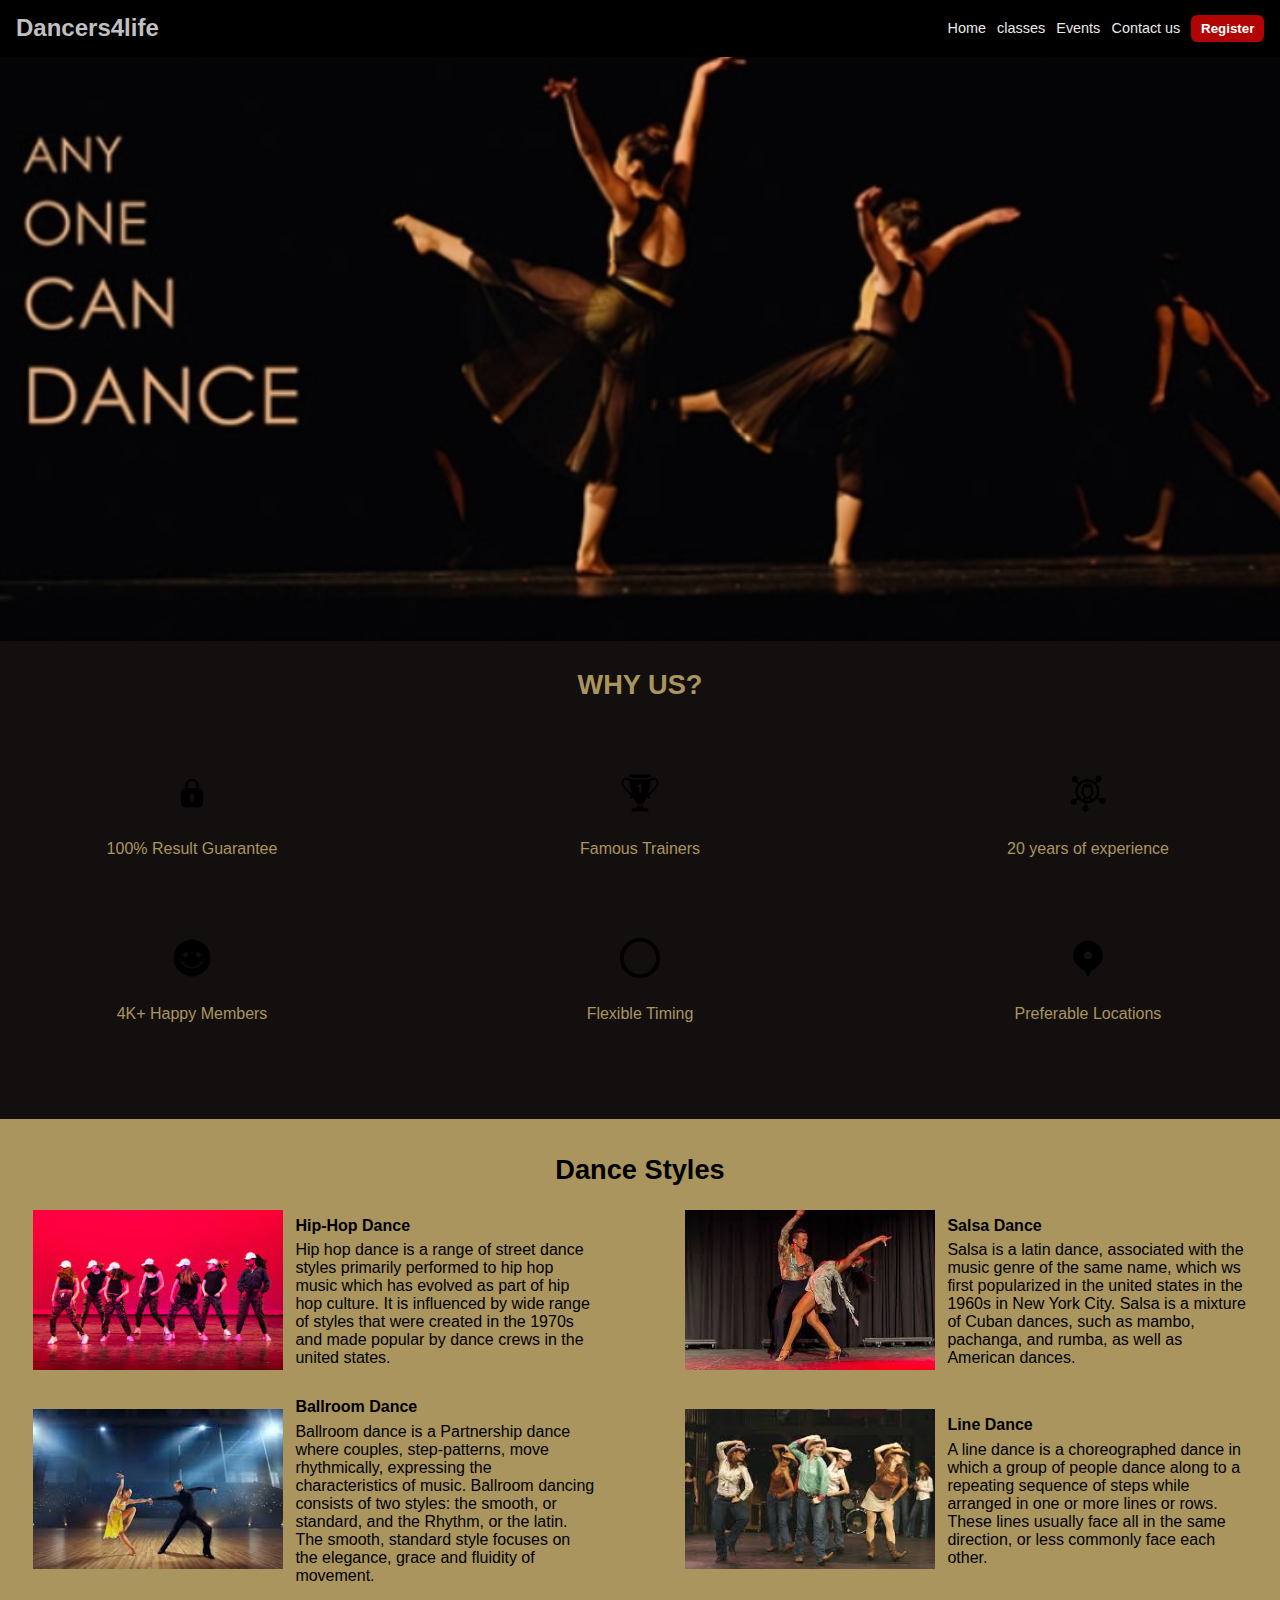
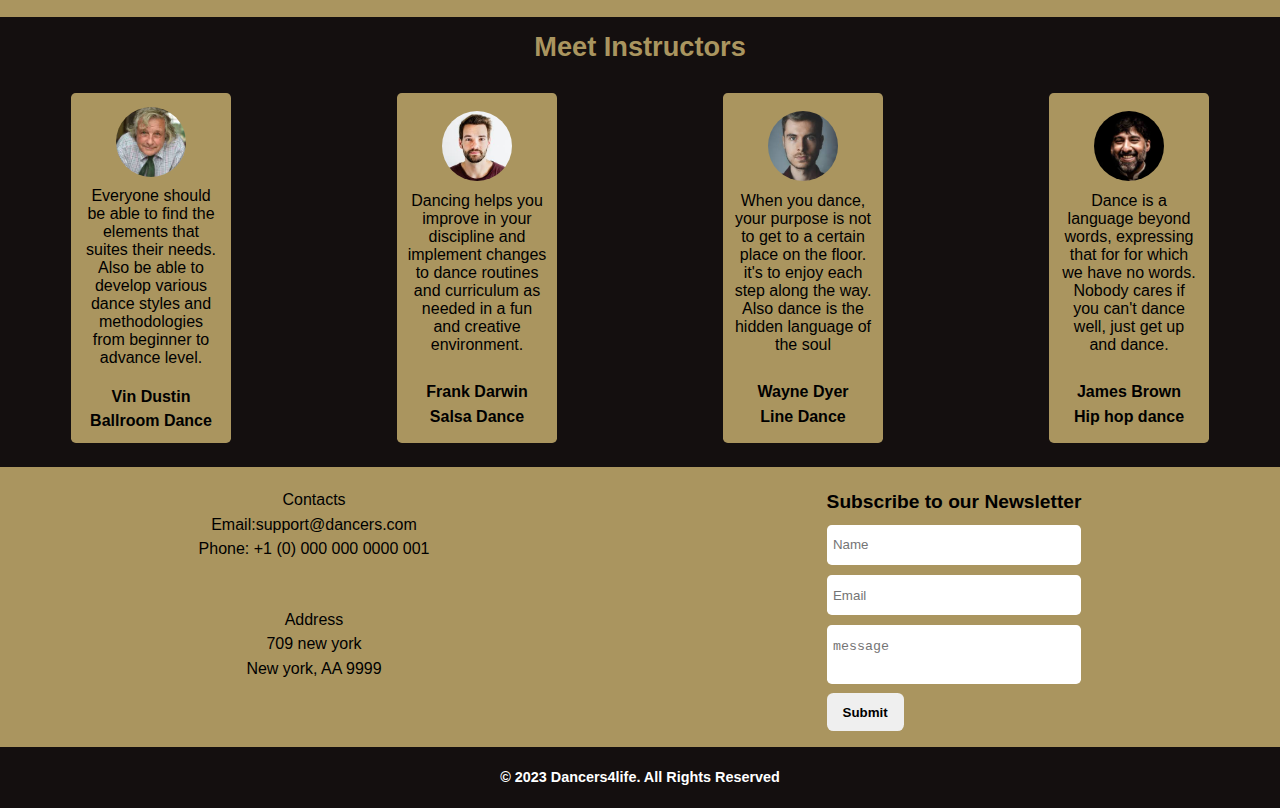
==== index.html @ f2b9a4f1 "izz" ====
<!DOCTYPE html>
<html lang="en">
<head>
    <meta charset="UTF-8">
    <meta http-equiv="X-UA-Compatible" content="IE=edge">
    <meta name="viewport" content="width=device-width, initial-scale=1.0">
    <link rel="stylesheet" href="css/index.css">
    <title>Dancers4Life</title>
</head>
<body>

    <!-- Desktop header -->
    <header>
        <div class="left">
            <h2>Dancers4life</h2>
        </div>
        <div class="links">
            <a href="#">Home</a>
            <a href="./pages/classs.html">classes</a>
            <a href="./pages/Events.html">Events</a>
            <a href="#contact">Contact us</a>
            <a href="./pages/register.html"> <button>Register</button></a>
        </div>
    </header>


    <!-- mobile header -->
    <div class="header">
        <div class="head">
            <h2>Dancers4life</h2>
        </div>
        <div class="menu-con">
            <img src="imgs/newm (2).png" alt=""  class="menu">
        </div>
    </div>

    <div class="sidebar">
        <div class="top">
            <div class="close">&times;</div>
        </div>
        <div class="content">
            <div class="links">
                <a href="#">Home</a>
                <a href="./pages/classs.html">classes</a>
                <a href="#">Events</a>
                <a href="#contact">Contact us</a>
                <a href="./pages/register.html">
                    <button>Register</button>
                </a>
            </div>
        </div>
    </div>
  


    <div class="section-one">

        <div class="hero">
            <img src="imgs/hero-cover.png" alt="">
        </div>

        <div class="why">
            <div class="top">
                <p>WHY US?</p>
            </div>     
            <div class="bottom">

                <div class="flex">
                    <img src="imgs/lock.png" alt="">
                    <p>100% Result Guarantee</p>
                </div>

                <div class="flex">
                    <img src="imgs/trophy.png" alt="">
                    <p>Famous Trainers</p>
                </div>

                <div class="flex">
                    <img src="imgs/experience.png" alt="">
                    <p>20 years of experience</p>
                </div>

                <div class="flex">
                    <img src="imgs/smile.png" alt="">
                    <p>4K+ Happy Members</p>
                </div>

                <div class="flex">
                    <img src="imgs/circle.svg" alt="">
                    <p>Flexible Timing</p>
                </div>

                <div class="flex">
                    <img src="imgs/location.png" alt="">
                    <p>Preferable Locations</p>
                </div>

            </div> 
        </div>
    </div>

    <div class="section-two">

        <div class="style-wrap">

            <div class="title">
                <p>Dance Styles</p>
            </div>

            <div class="list">

                <div class="box">
                    <div class="left">
                        <img src="imgs/hip hop.jpeg" alt="">
                    </div>

                    <div class="right">
                        <p class="title">Hip-Hop Dance</p>
                        <div class="desc">
                           Hip hop dance is a range of street dance styles primarily performed to
                           hip hop music which has evolved as part of hip hop culture. It is influenced
                           by wide range of styles that were created in the 1970s and made popular by dance
                           crews in the united states.

                        </div>
                    </div>
                </div>

                <div class="box">
                    <div class="left">
                        <img src="imgs/salsa (1).jpeg" alt="">
                    </div>
                    <div class="right">
                        <p class="title">Salsa Dance</p>
                        <div class="desc">
                            Salsa is a latin dance, associated with the music genre of the same name,
                            which ws first popularized in the united states in the 1960s in New York City.
                            Salsa is a mixture of Cuban dances, such as mambo, pachanga, and rumba, as well
                            as American dances.

                        </div>
                    </div>
                </div>

                <div class="box">
                    <div class="left">
                        <img src="imgs/ballroom.jpeg" alt="">
                    </div>
                    <div class="right">
                        <p class="title">Ballroom Dance</p>
                    <div class="desc">
                        Ballroom dance is a Partnership dance where couples, step-patterns, move rhythmically,
                        expressing the characteristics of music. Ballroom dancing consists of two styles:
                        the smooth, or standard, and the Rhythm, or the latin. The smooth, standard style focuses
                        on the elegance, grace and fluidity of movement.
                    </div>
                    </div>
                    
                </div>

                <div class="box">
                    <div class="left"> 
                        <img src="imgs/line.jpeg" alt="">  
                    </div>

                    <div class="right">
                        <p class="title">Line Dance</p>
                        <div class="desc">
                            A line dance is a choreographed dance in which a group of people dance along to a 
                            repeating sequence of steps while arranged in one or more lines or rows. These lines
                            usually face all in the same direction, or less commonly face each other.
                        </div>
                    </div>
                </div>

            </div>
        </div>

        <div class="instructor-wrap">
            <div class="title">Meet Instructors</div>
            <div class="list">

                <div class="card">
                    <div class="first">
                        <div class="avatar">
                            <img src="imgs/int1.jpg" alt="">
                        </div>
                        <div class="desc">
                            Everyone should be able to find the elements that suites their 
                            needs. Also be able to develop various dance styles and methodologies 
                            from beginner to  advance level.
                         </div>
                    </div>

                    <div class="second">
                        <div class="name">Vin Dustin</div>
                    <div class="class">Ballroom Dance</div>
                    </div>
                </div>

                <div class="card">
                    <div class="first">
                        <div class="avatar">
                            <img src="imgs/int2 (2).jpeg" alt="">
                        </div>
                        <div class="desc">
                           Dancing helps you improve in your discipline and 
                           implement changes to  dance routines and curriculum as needed
                           in a fun and creative environment.
                         </div>
                    </div>

                    <div class="second">
                        <div class="name">Frank Darwin</div>
                    <div class="class">Salsa Dance</div>
                    </div>
                </div>

                <div class="card">
                    <div class="first">
                        <div class="avatar">
                            <img src="imgs/int2.jpeg" alt="">
                        </div>
                        <div class="desc">
                           When you dance, your purpose is not to get to a certain place on the floor.
                           it's to enjoy each step along the way. Also dance is the hidden language of the
                           soul
                         </div>
                    </div>

                    <div class="second">
                        <div class="name">Wayne Dyer</div>
                    <div class="class">Line Dance</div>
                    </div>
                </div>

                <div class="card">
                    <div class="first">
                        <div class="avatar">
                            <img src="imgs/int3.jpg" alt="">
                        </div>
                        <div class="desc">
                            Dance is a language beyond words, expressing that for for which
                            we have no words. Nobody cares if you can't dance well, just get up and dance.
                        
                         </div>
                    </div>

                    <div class="second">
                        <div class="name">James Brown</div>
                    <div class="class">Hip hop dance</div>
                    </div>
                </div>

            </div>
        </div>

    </div>

    <footer>
        <div class="contact-wrap">
            <div class="left">

                <div class="first">
                <p id="contact">Contacts</p>
                <p>Email:support@dancers.com</p>
                <p>Phone: +1 (0) 000 000 0000 001</p>
                </div>

                <div class="second">
                    <p>Address</p>
                    <p>709 new york</p>
                    <p>New york, AA 9999</p>

                </div>

            </div>
            <div class="right">
                <div class="title">Subscribe to our Newsletter</div>
                <div class="form">
                    <input type="text" placeholder="Name">
                    <input type="text" placeholder="Email">
                    <textarea placeholder="message"></textarea>
                    <div class="btn">
                        <button>Submit</button>
                    </div>
                </div>
            </div>
        </div>
        <div class="footer-bottom">
            <p>&copy; 2023 Dancers4life. All Rights Reserved</p>
        </div>
    </footer>
    <script src="js/menuController.js"></script>
</body>
</html>
---- css/index.css ----
*{
    margin: 0;
    padding: 0;
    box-sizing: border-box;
}
body{
    font-family: sans-serif;
    padding-top:2.8rem;
}
/* Desktop */
.header{
   display: none;
}
.sidebar{
    position: fixed;
    z-index:4;
    top:0;
    left:0;
    width: 180px;
   background: rgb(29, 27, 27);
    bottom: 0;
    display: none;
}
.sidebar .top{
    display: flex;
    justify-content:flex-end;
    padding-top: 0.7rem;
}
.sidebar .top .close{
    cursor: pointer;
    font-weight: bold;
    color: white;
    font-size: 1.5rem;
    padding-right:1rem;
}
.sidebar .content{
    padding-left: 1rem;
}
.sidebar .content .links{
    display: flex;
    gap:1.5rem;
    flex-direction: column;
    align-items: flex-start;
}
.sidebar .content .links a{
    text-decoration: none;
    color: silver;
    cursor: pointer;
}
.sidebar .content .links button{
    color: white;
    font-weight: bold;
    border: none;
    background: rgb(177, 4, 4);
    border-radius: 0.4rem;
    padding: 0.4rem 0.6rem;
    cursor: pointer;
}
header{
    display: flex;
    align-items: center;
    justify-content: space-between;
    padding:0.9rem 1rem;
    background:black;
    color: silver;
    z-index: 4;
    position: fixed;
    top:0;
    left: 0;
    right: 0;
}
header .links{
    display: flex;
    gap:0.7rem;
    align-items: center;
    font-size:0.9rem;
}
header .links a{
    text-decoration: none;
    cursor: pointer;
    color: rgb(236, 232, 232);
    transition:1s linear;
}
header .links a:hover{
    color: silver;
}
header .links button{
    color: white;
    font-weight: bold;
    border: none;
    background: rgb(177, 4, 4);
    border-radius: 0.4rem;
    padding: 0.4rem 0.6rem;
    cursor: pointer;
}
.section-one{
    width: 100%;
   padding-bottom:6rem;
   background: rgb(20, 15, 15);
}
.section-one .hero img{
    width: 100%;
}
.section-one .why{
    color:rgb(170, 149, 95);
}
.section-one .why  .top p{
    text-align: center;
    color: rgb(170, 149, 95);
    font-size: 1.7em;
    padding:1.5rem 0;
    font-weight: bold;
}
.section-one .why .bottom{
   color: rgb(170, 149, 95);
    padding-top: 3rem;
    padding-left: 0.5rem;
    padding-right: 0.5rem;
    display: grid;
    grid-template-columns: 1fr 1fr 1fr;
    gap:5rem;
}
.section-one .why .bottom .flex{
    display: flex;
    flex-direction: column;
    align-items: center;
    gap:1.7rem
}
.section-one .why .bottom .flex img{
    width: 40px;
    object-fit: cover;
}
.section-one .why .bottom .flex p{
    color:rgb(170, 149, 95);
}

.section-two .style-wrap{
    width:100%;
    background: rgb(170, 149, 95);
    padding-top: 1.4rem;
    padding-bottom:2rem;
}
.section-two .style-wrap .title p{
    font-weight: bold;
    font-size: 1.7rem;
    padding: 0.8rem 0;
    text-align: center;
    margin-bottom: 0.7rem;
}
.section-two .list{
    display: grid;
    grid-template-columns:1fr 1fr;
    gap:1.5rem;
    place-items: center;
    justify-content: center;
    align-items: center;
}
.section-two .list .box{
    display: flex;
    gap:0.8rem;
    align-items: center;
}
.section-two .list .box img{
    width:250px;
    height: 160px;
    object-fit: cover;
}
.section-two .list .box .title{
    font-weight: bold;
    padding-bottom: 0.4rem;
}
.section-two .list .box .desc{
    width:300px;
    font-family:'Segoe UI', Tahoma, Geneva, Verdana, sans-serif;
    text-align: left;
}
.section-two .instructor-wrap{
    width: 100%;
    padding-bottom:1.5rem;
    background: rgb(20, 15, 15);
}
.section-two .instructor-wrap .title{
    color:rgb(170, 149, 95);
    text-align: center;
    font-size: 1.7rem;
    font-weight: bold;
    padding: 0.9rem 0;
}
.section-two .instructor-wrap .list{
    margin-top: 1rem;
    display: grid;
    grid-template-columns: 1fr 1fr 1fr 1fr;
    justify-content: center;
    align-items: center;    
}
.section-two .instructor-wrap .list img{
    width: 70px;
    height: 70px;
    margin-bottom: 0.4rem;
    object-fit:cover;
    border-radius: 50%;
}
.section-two .instructor-wrap .list .card{
    display: flex;
    flex-direction: column;
    align-items: center;
    height:350px;
    justify-content: space-around;
    gap:0.8rem;
    border-radius: 0.3rem;
    align-items: center;
    padding: 0.6rem;
    background-color: rgb(170, 149, 95);
}
.section-two .instructor-wrap .list .card .first{
    display: flex;
    flex-direction: column;
    align-items: center;
}
.section-two .instructor-wrap .list .card .desc{
    width:140px;
    text-align: center;
}
.section-two .instructor-wrap .list .card .name, .class{
    font-weight: bold;
}
footer{
    background-color: rgb(170, 149, 95);
    width: 100%;
}
footer .contact-wrap{
    padding-top:1.5rem;
    display: flex;
    justify-content:space-around;

}
footer .contact-wrap .left .links{
    display: flex;
    flex-direction: column;
    gap:0.7rem
}
footer .contact-wrap .left .links a{
    text-decoration: none;
    color: silver;
}
footer .contact-wrap .left{
    display: flex;
    flex-direction: column;
    gap:3.3rem;
    align-items: center;
}
footer .contact-wrap .left .first, .second{
    display: flex;
    align-items: center;
    flex-direction: column;
    gap:0.4rem
}
footer .contact-wrap .right .title{
    font-weight: bold;
    font-size: 1.2rem;
}
footer .contact-wrap .right .form{
    display: flex;
    flex-direction: column;
    gap:0.6rem;
    margin-top:0.7rem;
}
footer .contact-wrap .right .form input{
  outline: none;
  border: none;
  padding: 0.8rem 0.4rem;
  border-radius: 0.3rem;  
}
footer .contact-wrap .right .form textarea{
  outline: none;
  border: none;
  padding: 0.9rem 0.4rem;
  border-radius: 0.3rem;
  resize: none; 
}
footer .contact-wrap .right .form .btn button{
    border: none;
    padding: 0.7rem 1rem;
    cursor: pointer;
    font-weight: bold;
    border-radius: 0.4rem;
}
footer .contact-wrap{
    padding-bottom:1rem;
}
.footer-bottom{
    width: 100%;
    background: rgb(20, 15, 15);
    text-align: center;
    padding:1.4rem;
    color: white;
    font-size: 0.9rem;
    font-weight: bold;
}
/* Mobile */
@media screen   and (max-width:538px){
    .section-two .list .box{
        display: flex;
        align-items: flex-start;
        flex-direction: column;
    }
    .section-two .list .box img{
        width: 320px;
    }
}
@media screen and (max-width:600px) {
    .header{
        display: flex;
        align-items: center;
        justify-content: space-between;
        font-weight: bold;
        padding:0.4rem 1rem;
        background:black;
        color: silver;
        z-index: 4;
        position: fixed;
        top:0;
        left: 0;
        right: 0;
    }
    .header .menu{
        width: 30px;
        object-fit: cover;
        cursor: pointer;
    }
    .sidebar.active{
        display: block;
    }
    .header .head h2{
        color: silver;
        font-size:1.1rem;
        font-weight: bold;
    }
    header{
        display: none;
    }
    .section-one .why .top p{
        padding-bottom: 0;
    }
    .section-one .why .bottom .flex{
        margin-bottom: 0.5rem;
    }
    .section-one .why .bottom .flex p{
        font-size: 0.9rem;
    }
    .hero img{
        height: 280px;
    }

}
/* responsive */
@media screen and (max-width:1061px) {
    .section-one .why .bottom{
        display: grid;
        gap:0.7rem;
        grid-template-columns: 1fr 1fr
    }
    .section-two .list{
        display: grid;
        grid-template-columns: 1fr
    }
    .section-two .instructor-wrap .list{
        display: grid;
        margin: 0 0.5rem;
        gap:0.5rem;
        grid-template-columns: 1fr 1fr
    }
    footer .contact-wrap{
        display: flex;
        flex-direction: column;
        gap:1rem;
        align-items: center;
        justify-content:space-around;
    
    }
}
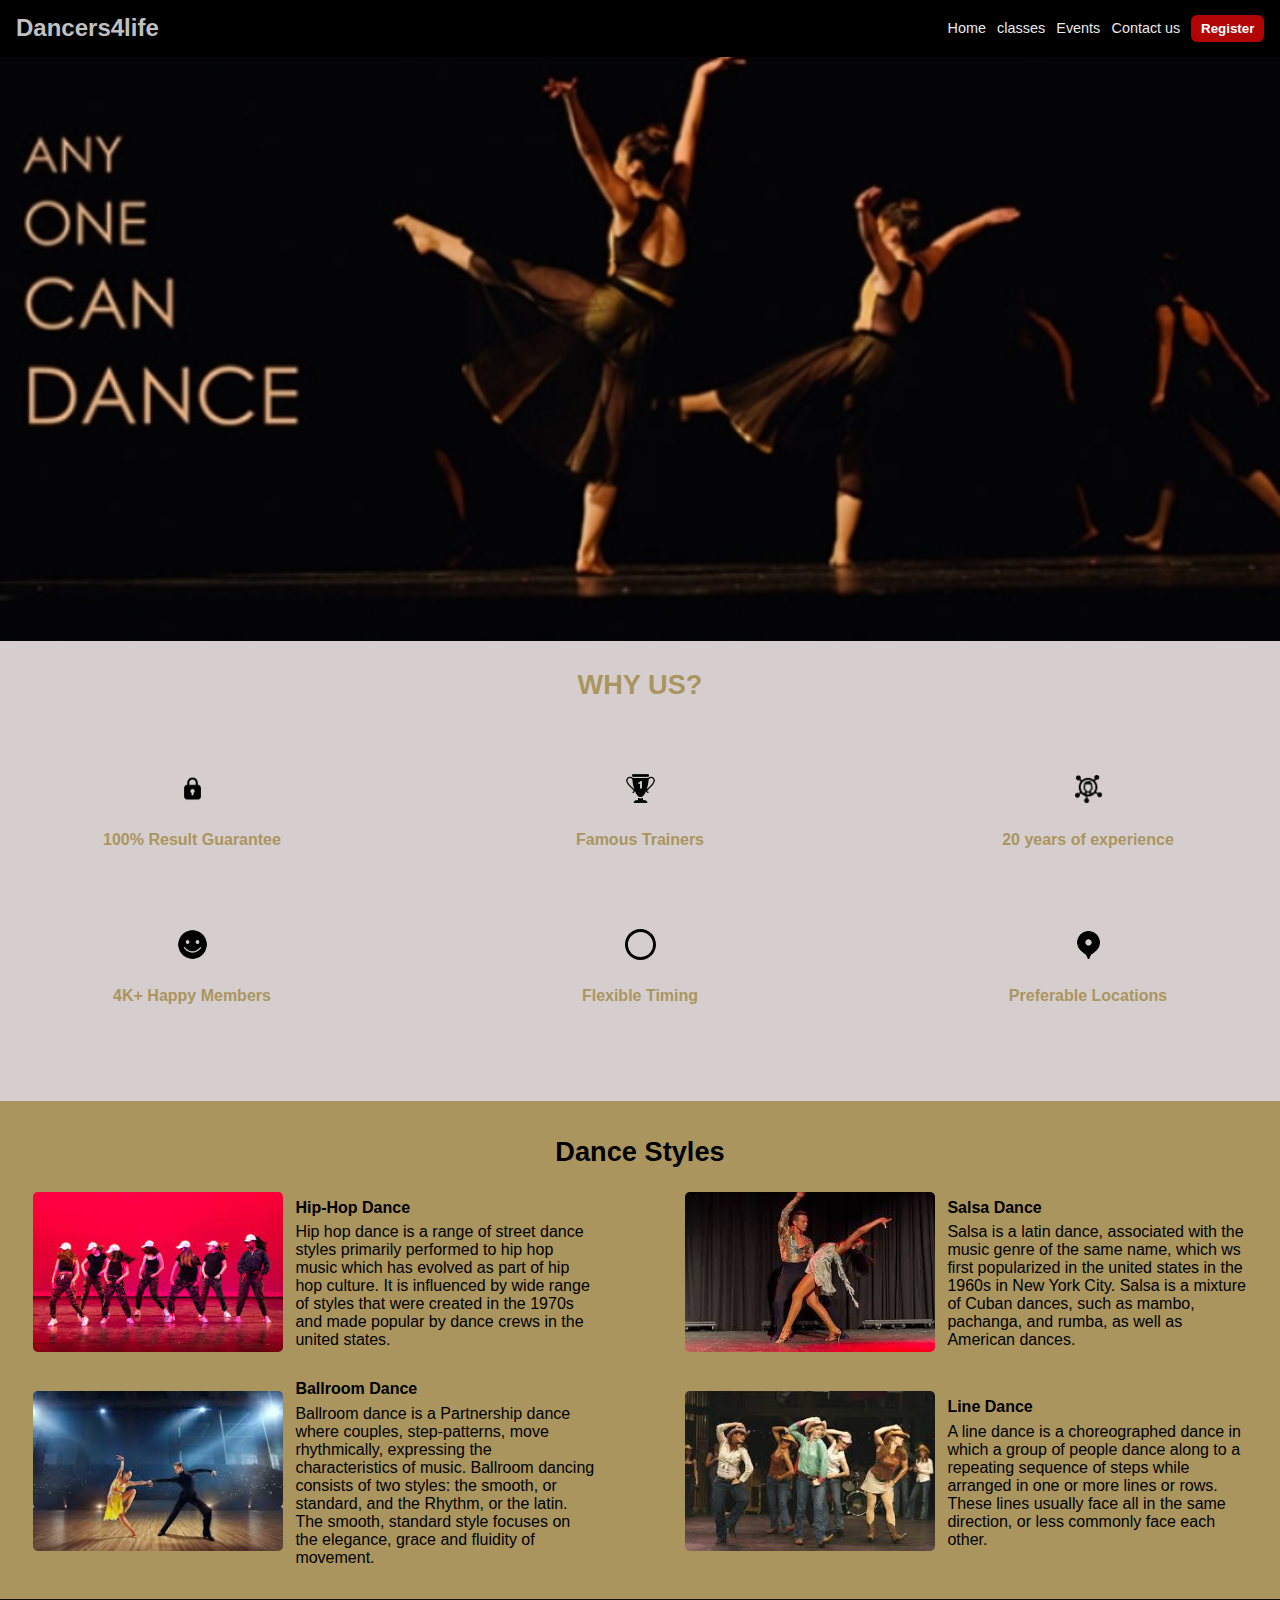
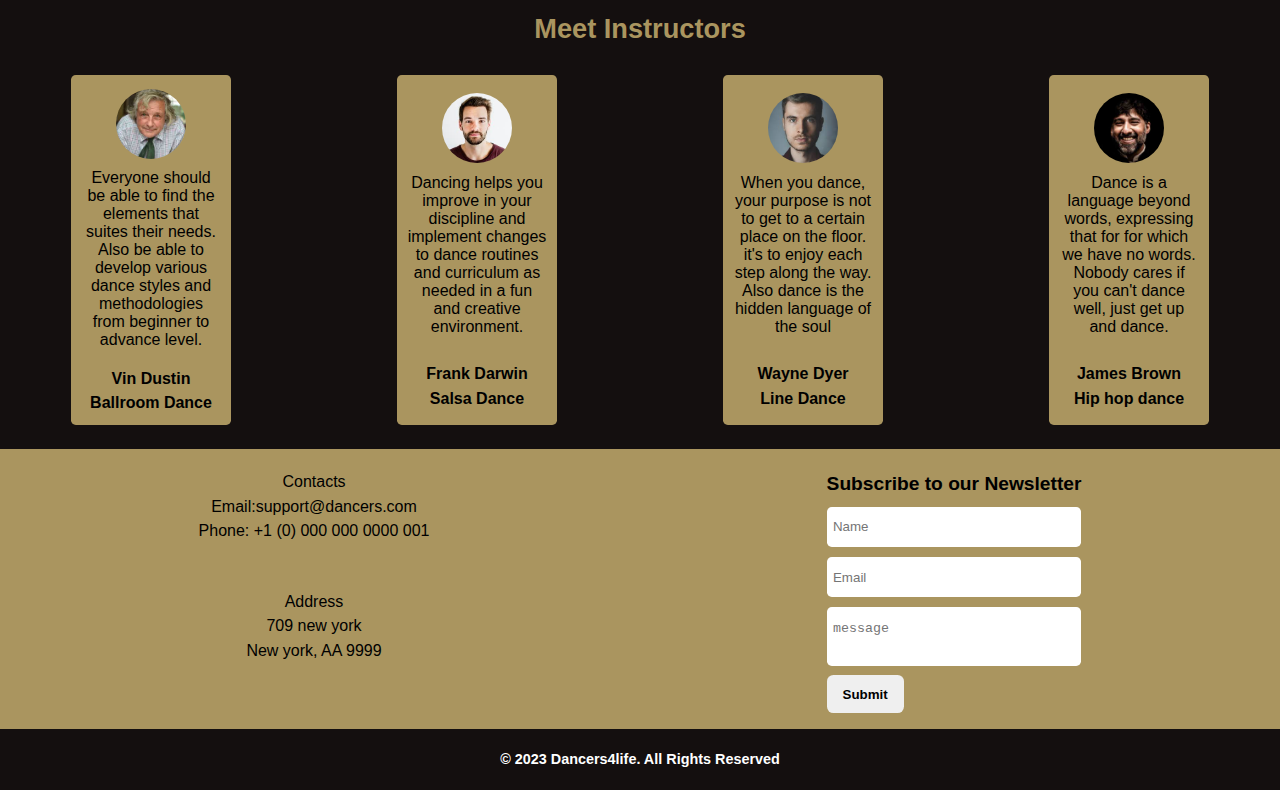
==== commit 0dd563be: "done" ====
--- a/index.html
+++ b/index.html
@@ -5,7 +5,7 @@
     <meta http-equiv="X-UA-Compatible" content="IE=edge">
     <meta name="viewport" content="width=device-width, initial-scale=1.0">
     <link rel="stylesheet" href="css/index.css">
-    <title>Dancers4Life</title>
+    <title>Home</title>
 </head>
 <body>
 
--- a/css/index.css
+++ b/css/index.css
@@ -96,7 +96,7 @@
 .section-one{
     width: 100%;
    padding-bottom:6rem;
-   background: rgb(20, 15, 15);
+   background:rgb(214, 206, 206);
 }
 .section-one .hero img{
     width: 100%;
@@ -127,11 +127,13 @@
     gap:1.7rem
 }
 .section-one .why .bottom .flex img{
-    width: 40px;
+    width: 31px;
+    height: 31px;
     object-fit: cover;
 }
 .section-one .why .bottom .flex p{
     color:rgb(170, 149, 95);
+    font-weight: bold;
 }
 
 .section-two .style-wrap{
@@ -161,6 +163,7 @@
     align-items: center;
 }
 .section-two .list .box img{
+    border-radius: 0.3rem;
     width:250px;
     height: 160px;
     object-fit: cover;
